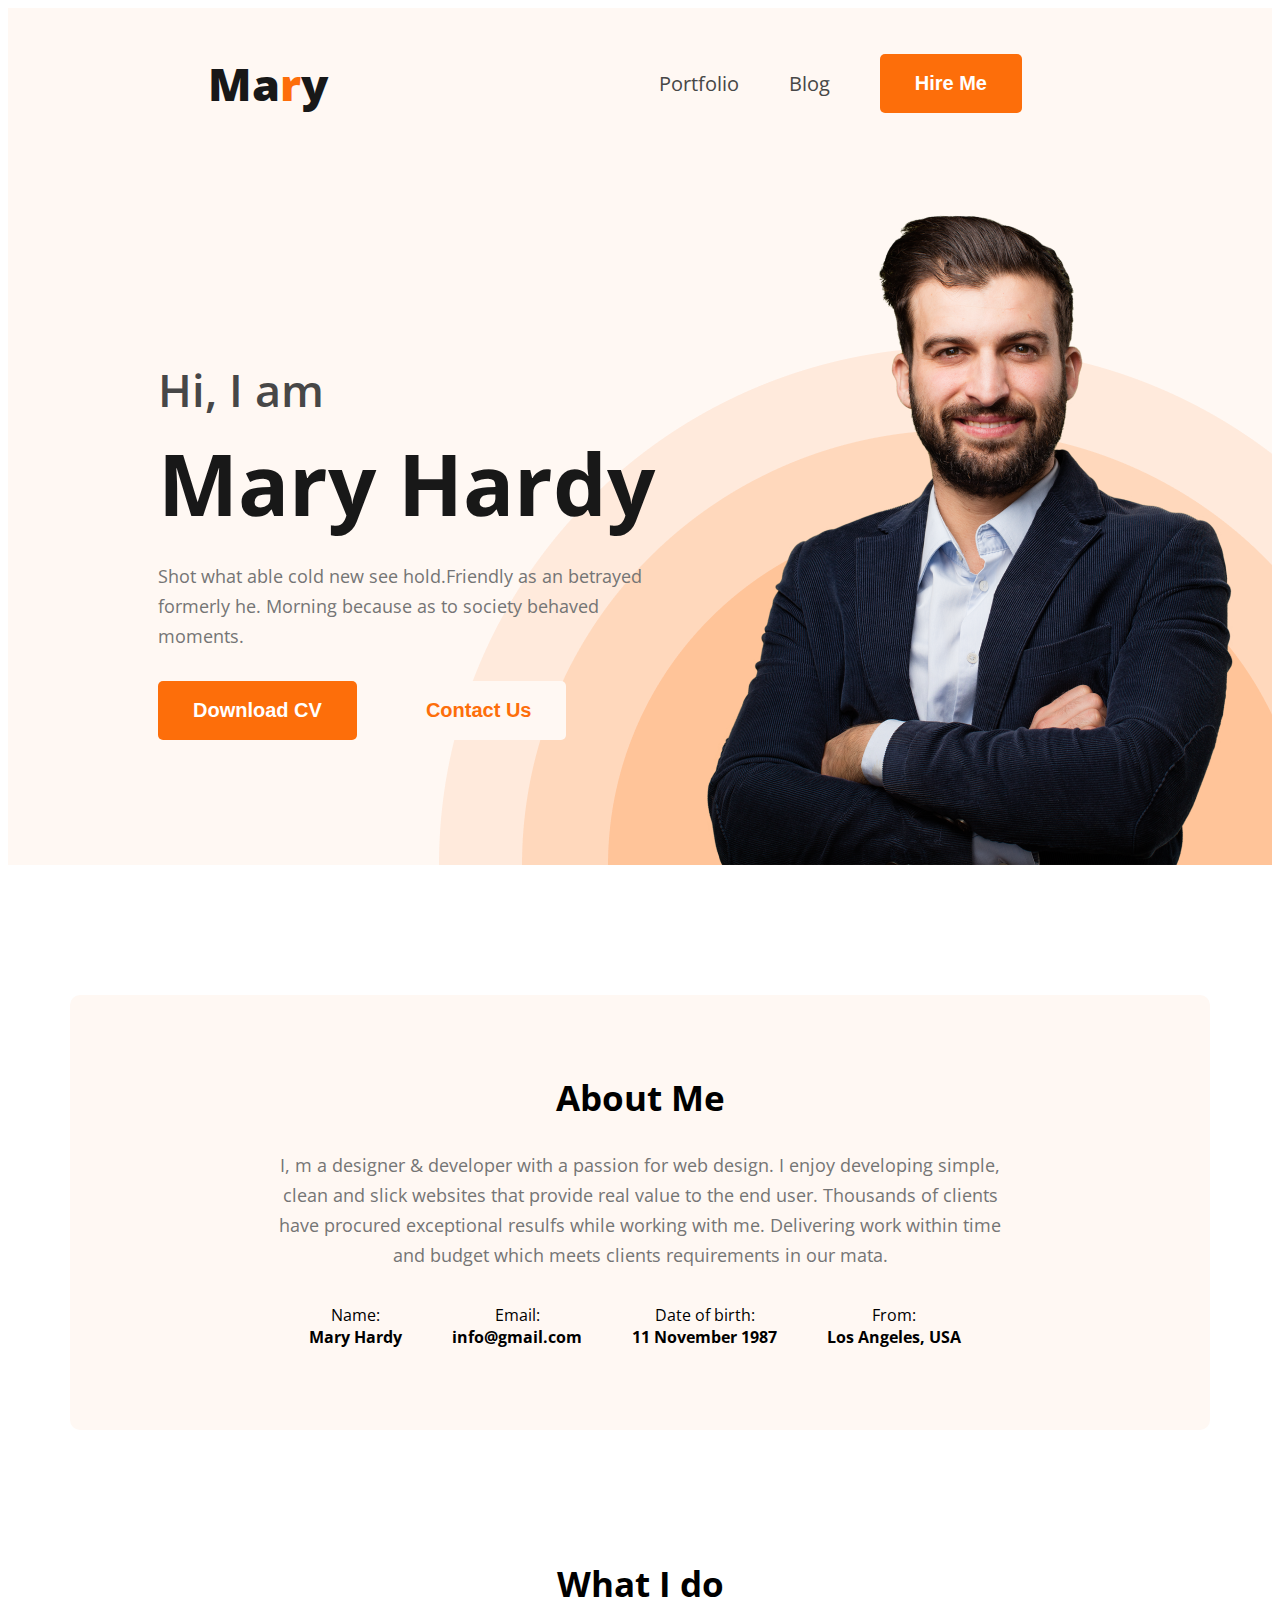
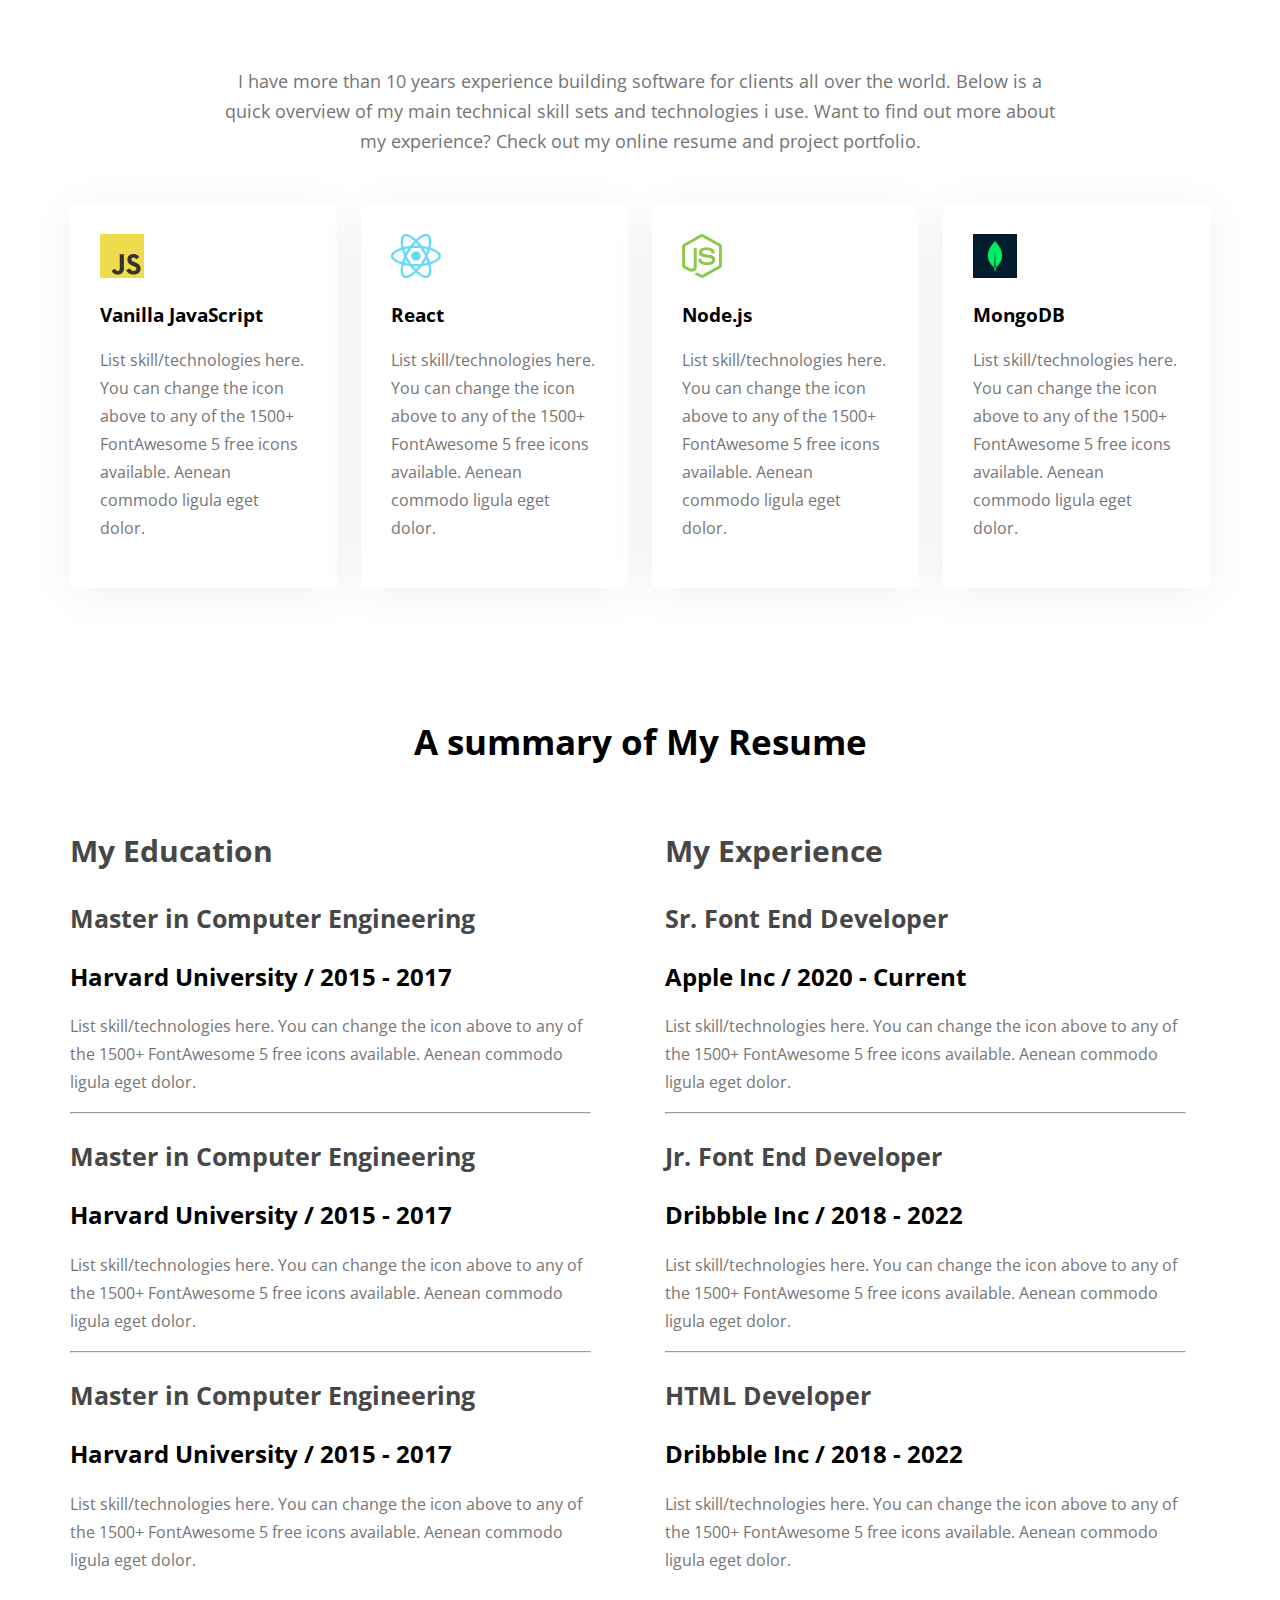
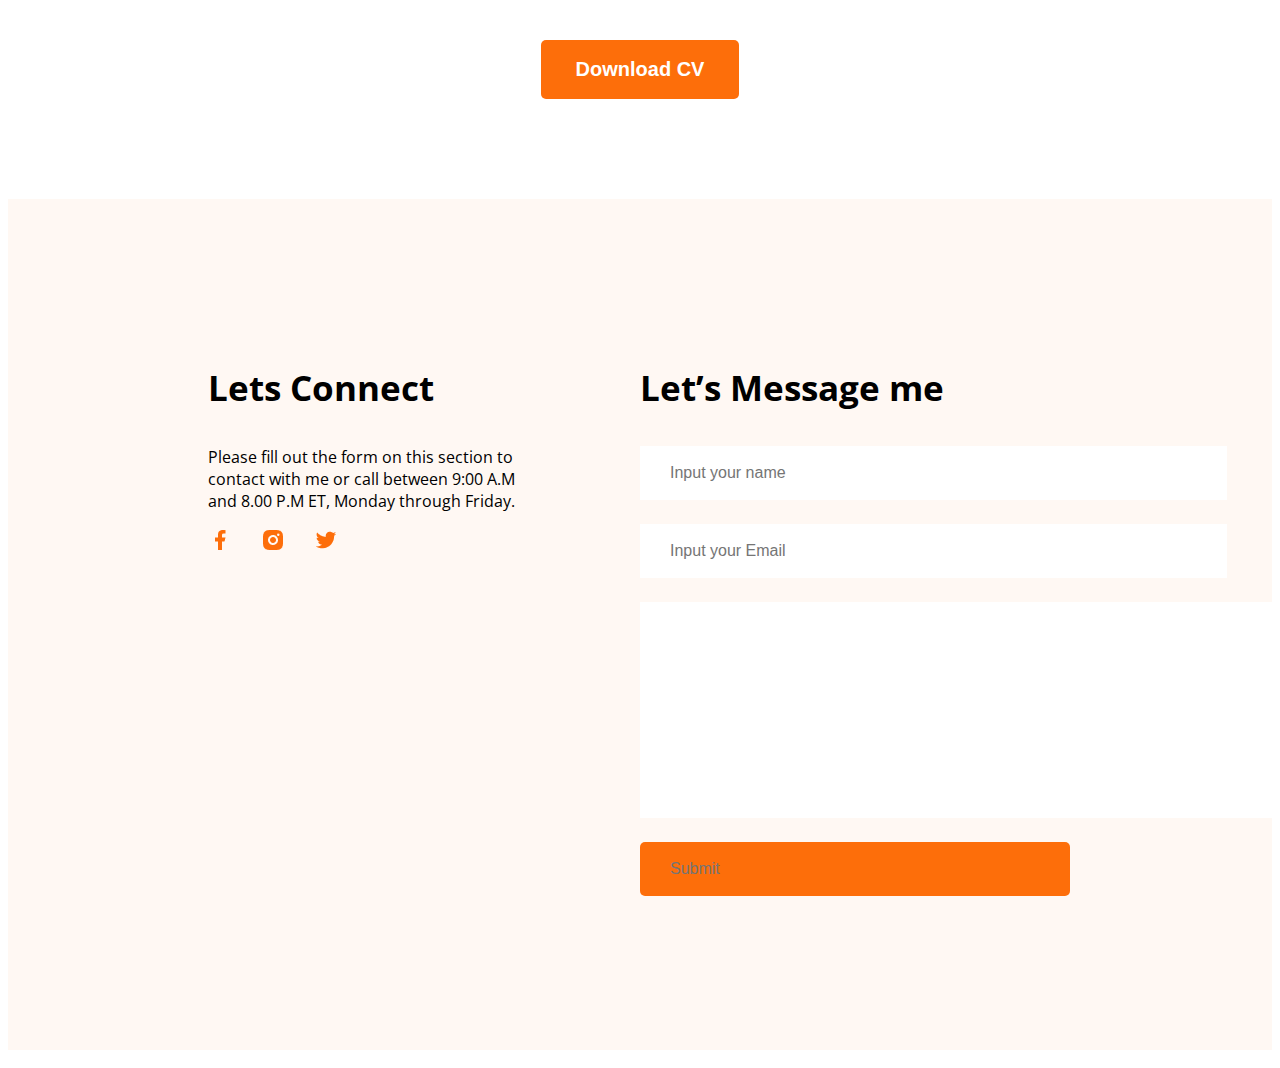
==== index.html @ 86ac4980 "changed index" ====
<!DOCTYPE html>
<html lang="en">
<head>
    <meta charset="UTF-8">
    <meta name="viewport" content="width=device-width, initial-scale=1.0">
    <title>My Portfolio</title>
    <link rel="preconnect" href="https://fonts.googleapis.com">
<link rel="preconnect" href="https://fonts.gstatic.com" crossorigin>
<link href="https://fonts.googleapis.com/css2?family=Open+Sans:wght@400;700;800&display=swap" rel="stylesheet">
    <link rel="stylesheet" href="styles.css" class="css">
</head>
<body>
    <header class="header">
        <nav>
            <h3 class="nav-title">Ma<span class="text-primary" >r</span>y</h3>
            <ul>
                <li><a href="">Portfolio</a></li>
                <li><a href="">Blog</a></li>
                <li><button class="btn-primary" >Hire Me</button></li>
            </ul>
        </nav>
        <div class="banner">
            <div class="banner-content">
            <h3 class="banner-greeting">Hi, I  am</h3>
            <h1 class="banner-title">Mary Hardy</h1>
            <p>Shot what able cold new see hold.Friendly as an betrayed formerly he.
                 Morning because as to society behaved moments.</p>
        <button class="btn-primary download"> Download CV</button>
        <button class="btn-primary contact">Contact Us</button>
        </div>
        <img src="images/hardy.png" class="banner-image" alt="">
        </div>
    </header>
    <main>
        <section class="about">
            <h2 class="section-title">About Me</h2>
            <p class="section-para">I, m a designer & developer with a passion for web design. I enjoy developing simple, clean and slick websites that provide real value to the end user. Thousands of clients have procured exceptional resulfs while working with me. Delivering work within time and budget which meets clients requirements in our mata.</p>
            <div class="info-container">
            <ul class="info">
            <li><p>Name:<br> <strong>Mary Hardy</strong> </p></li>
            <li><p>Email:<br><strong>info@gmail.com</strong></p></li>
            <li><p>Date of birth:<br><strong>11 November 1987</strong></p></li>
            <li><p>From:<br> <strong>Los Angeles, USA</strong></p></li>
        </ul>
    </div>
        </section>

        <!-- skills part -->

        <section >
            <h2 class="section-title">What I do</h2>
            <p id="section-description" class="section-para">I have more than 10 years experience building software for clients all over the world. Below is a quick
                     overview of my main technical skill sets and technologies i use. Want to find out more about my experience?
                     Check out my online resume and project portfolio.
            </p>

            <div class="skills-container">
                <div class="skills">
                    <img src="images/icons/js.png" alt="">
                    <h3 class="skills-title">Vanilla JavaScript</h3>
                    <p class="skills-para">List skill/technologies here. You can change the icon above to any of the 1500+ FontAwesome 5 free icons available. Aenean commodo ligula eget dolor.</p>
                </div>
                <div class="skills">
                    <img src="images/icons/react.png" alt="">
                    <h3 class="skills-title">React</h3>
                    <p class="skills-para">List skill/technologies here. You can change the icon above to any of the 1500+ FontAwesome 5 free icons available. Aenean commodo ligula eget dolor.</p>
                </div>
                <div class="skills">
                    <img src="images/icons/nodejs.png" alt="">
                    <h3 class="skills-title">Node.js</h3>
                    <p class="skills-para">List skill/technologies here. You can change the icon above to any of the 1500+ FontAwesome 5 free icons available. Aenean commodo ligula eget dolor.</p>
                </div>
                <div class="skills">
                    <img src="images/icons/mongo.png" alt="">
                    <h3 class="skills-title">MongoDB</h3>
                    <p class="skills-para">List skill/technologies here. You can change the icon above to any of the 1500+ FontAwesome 5 free icons available. Aenean commodo ligula eget dolor.</p>
                </div>
            </div>

        </section>

        <!-- .resume seciton -->
        <section class="resume">
            <h3 class="section-title">A summary of My Resume</h3>
            <div class="resume-container">
            <div class="resume-column">
                <h3 class="resume-title">My Education</h3>

                <div class="resume-item">
                    <h3 class="resume-item-title">Master in Computer Engineering</h3>
                    <h2 class="resume-item-institute">Harvard University / 2015 - 2017</h2>
                    <p class="resume-item-description">List skill/technologies here. You can change the icon above 
                        to any of the 1500+ FontAwesome 5 free icons available. Aenean commodo ligula eget dolor.</p>
                        <hr>
                    </div>
                <div class="resume-item">
                    <h3 class="resume-item-title">Master in Computer Engineering</h3>
                    <h2 class="resume-item-institute">Harvard University / 2015 - 2017</h2>
                    <p class="resume-item-description">List skill/technologies here. You can change the icon above 
                        to any of the 1500+ FontAwesome 5 free icons available. Aenean commodo ligula eget dolor.</p>
                        <hr>
                    </div>
                <div class="resume-item">
                    <h3 class="resume-item-title">Master in Computer Engineering</h3>
                    <h2 class="resume-item-institute">Harvard University / 2015 - 2017</h2>
                    <p class="resume-item-description">List skill/technologies here. You can change the icon above 
                        to any of the 1500+ FontAwesome 5 free icons available. Aenean commodo ligula eget dolor.</p>
                </div>

           </div> 
            <div class="resume-column">
                <h3 class="resume-title">My Experience</h3>

                <div class="resume-item">
                    <h3 class="resume-item-title">Sr. Font End Developer</h3>
                    <h2 class="resume-item-institute">Apple Inc / 2020 - Current</h2>
                    <p class="resume-item-description">List skill/technologies here. You can change the icon above 
                        to any of the 1500+ FontAwesome 5 free icons available. Aenean commodo ligula eget dolor.</p>
                        <hr>
                    </div>
                <div class="resume-item">
                    <h3 class="resume-item-title">Jr. Font End Developer</h3>
                    <h2 class="resume-item-institute">Dribbble Inc / 2018 - 2022</h2>
                    <p class="resume-item-description">List skill/technologies here. You can change the icon above 
                        to any of the 1500+ FontAwesome 5 free icons available. Aenean commodo ligula eget dolor.</p>
                        <hr>
                    </div>
                <div class="resume-item">
                    <h3 class="resume-item-title">HTML Developer</h3>
                    <h2 class="resume-item-institute">Dribbble Inc / 2018 - 2022</h2>
                    <p class="resume-item-description">List skill/technologies here. You can change the icon above 
                        to any of the 1500+ FontAwesome 5 free icons available. Aenean commodo ligula eget dolor.</p>
                </div>

           </div> 

        </div>

        <div class="download-cv">
            <button class="btn-primary">Download CV</button>
        </div>
        </section>
        
    </main>
    <footer>
        <div class="footer-column">
            <h3 class="section-title">Lets Connect</h3>
            <p>Please fill out the form on this section to contact with me or call between 9:00 A.M and 8.00 P.M ET, Monday through Friday.</p>
            <div class="social-links">
            <a href=""><img src="images/icons/facebook.png" alt=""></a>
            <a href=""><img src="images/icons/insta.png" alt=""></a>
            <a href=""><img src="images/icons/twitter.png" alt=""></a>
        </div>
        </div>
        <div class="footer-column">
            <h3 class="section-title">Let’s Message me</h3>
            <form class="contact" action="">
                <input type="text" placeholder="Input your name">
                <input type="text" placeholder="Input your Email">
                <textarea name="" id="" cols="30" rows="10"></textarea>
                <input class="btn-primary" type="submit">
            </form>
        </div>


    </footer>
</body>
</html>
---- styles.css ----
/* shared styles */
body{
    font-family: 'Lato', sans-serif;
    font-family: 'Open Sans', sans-serif;
}

.section-title{
    color:  #181818);
text-align: center;
font-size: 35px;
font-weight: 700;
}

.section-para{
    color: #757575;
font-size: 18px;
font-weight: 400;
line-height: 30px;
text-align: center;
padding: 0px 150px;
}

.text-primary{
    color: #FD6E0A;
}

.btn-primary{
    color: var(--white-color, #FFF);
font-size: 20px;
font-weight: 700;
background-color: #FD6E0A;
border-radius: 5px;
border: 0px;
padding: 18px 35px;
}


/* nav related css */
nav{
    display: flex;
    justify-content: space-between;
    align-items: center;
    margin: 0px 200px;
}
.nav-title{
    color: #181818;
text-shadow: 0px 4px 4px 0px rgba(0, 0, 0, 0.25);
font-size: 45px;
font-weight: 800;
}

nav ul{
    display: flex;
    align-items: center;
}

nav li{
    list-style: none;
    margin-right: 50px;
    color: var(--dark-02, #474747);
font-size: 20px;
font-weight: 400;
}
nav a{
    text-decoration: none;
    color: #474747;
}

/* header related css  */

.header{
    background-color: #FFF8F3;
    background-image: url(images/header_bg.png);
    background-repeat: no-repeat;
    background-position: bottom right;
}

/* banner styles    */
.banner{
    padding: 30px 30px 0px 150px;
    display: flex;
    align-items: center;
    justify-content: space-between;
}
.banner-content{
    max-width: 585px;
    ;
}
.banner-image{
    width: 584px;
height: 676px;
}
.banner-greeting{
    color: var(--dark-02, #474747);
font-size: 45px;
font-weight: 600;
margin-bottom: 0px;
}
.banner-title{
    color: var(--dark-01, #181818);
font-size: 85px;
font-weight: 700;
margin-top: 5px;
margin-bottom: 0px;
}
.banner p{
    color: var(--dark-03, #757575);
font-size: 18px;
font-weight: 400;
line-height: 30px;
margin-top: 20px;
margin-bottom: 30px;
}
.download{
    margin-right: 30px;
}
.contact{
    background-color: #FFF8F3;
    color: #FD6E0A;
    border: 2px solid #FD6E0A;
}

/* main section styles */

main{
    max-width: 1140px;
    margin: 0px auto;
}

main section{
    margin-top: 130px;
}
/* about section styles */

.about{
    border-radius: 10px;
    background: #FFF8F3;
    align-items: center;
    text-align: center;
    padding:50px;
    margin: 130px auto;

}

.info{
    display: flex;
    justify-content: center;
}

.info li{
    list-style-type: none;
    margin-right: 50px;
}

/* skills section styles */

#section-description{
    padding: 30px 150px;
}
.skills-container{
    display: flex;
    
    gap: 24px;
}
.skills{
    padding: 30px;
    border-radius: 5px;
background: #FFF;
box-shadow: 0px 6px 50px 0px rgba(0, 0, 0, 0.06);
}
.skills-para{
    color:#757575;
font-size: 16px;
font-weight: 400;
line-height: 28px;
}

/* resume seciton styles */

.resume-title{
    color: var(--dark-02, #474747);
font-family: Open Sans;
font-size: 30px;
font-style: normal;
font-weight: 700;
line-height: normal;
}

.resume-container{
    display: flex;
    gap: 50px;
}

.resume-column{
    margin-right: 24px;
}

.resume-item-title{
    color: var(--dark-02, #474747);
font-size: 25px;
font-weight: 700;
}
.resume-item-description{
    color:#757575;
font-size: 16px;
font-weight: 400;
line-height: 28px;
}
.download-cv{
    text-align: center;
    margin-top: 50px;
}

/* footer styles */

footer{
    display: flex;
    gap: 100px;
    background-color: #FFF8F3;
    margin-top: 100px;
    padding: 130px 200px;
    
}



.footer-column{
    width: 50%;
}

.contact{
    border: 0px;
}
.contact input, textarea{
    display: block;
    margin-bottom: 24px;
    padding:18px 350px 18px 30px;
    color:  #757575;
    font-size: 16px;
    font-weight: 400;
    border:0px;
}

.footer-column h3{
    text-align: left;
}
.social-links a{
    margin-right: 25px;
}
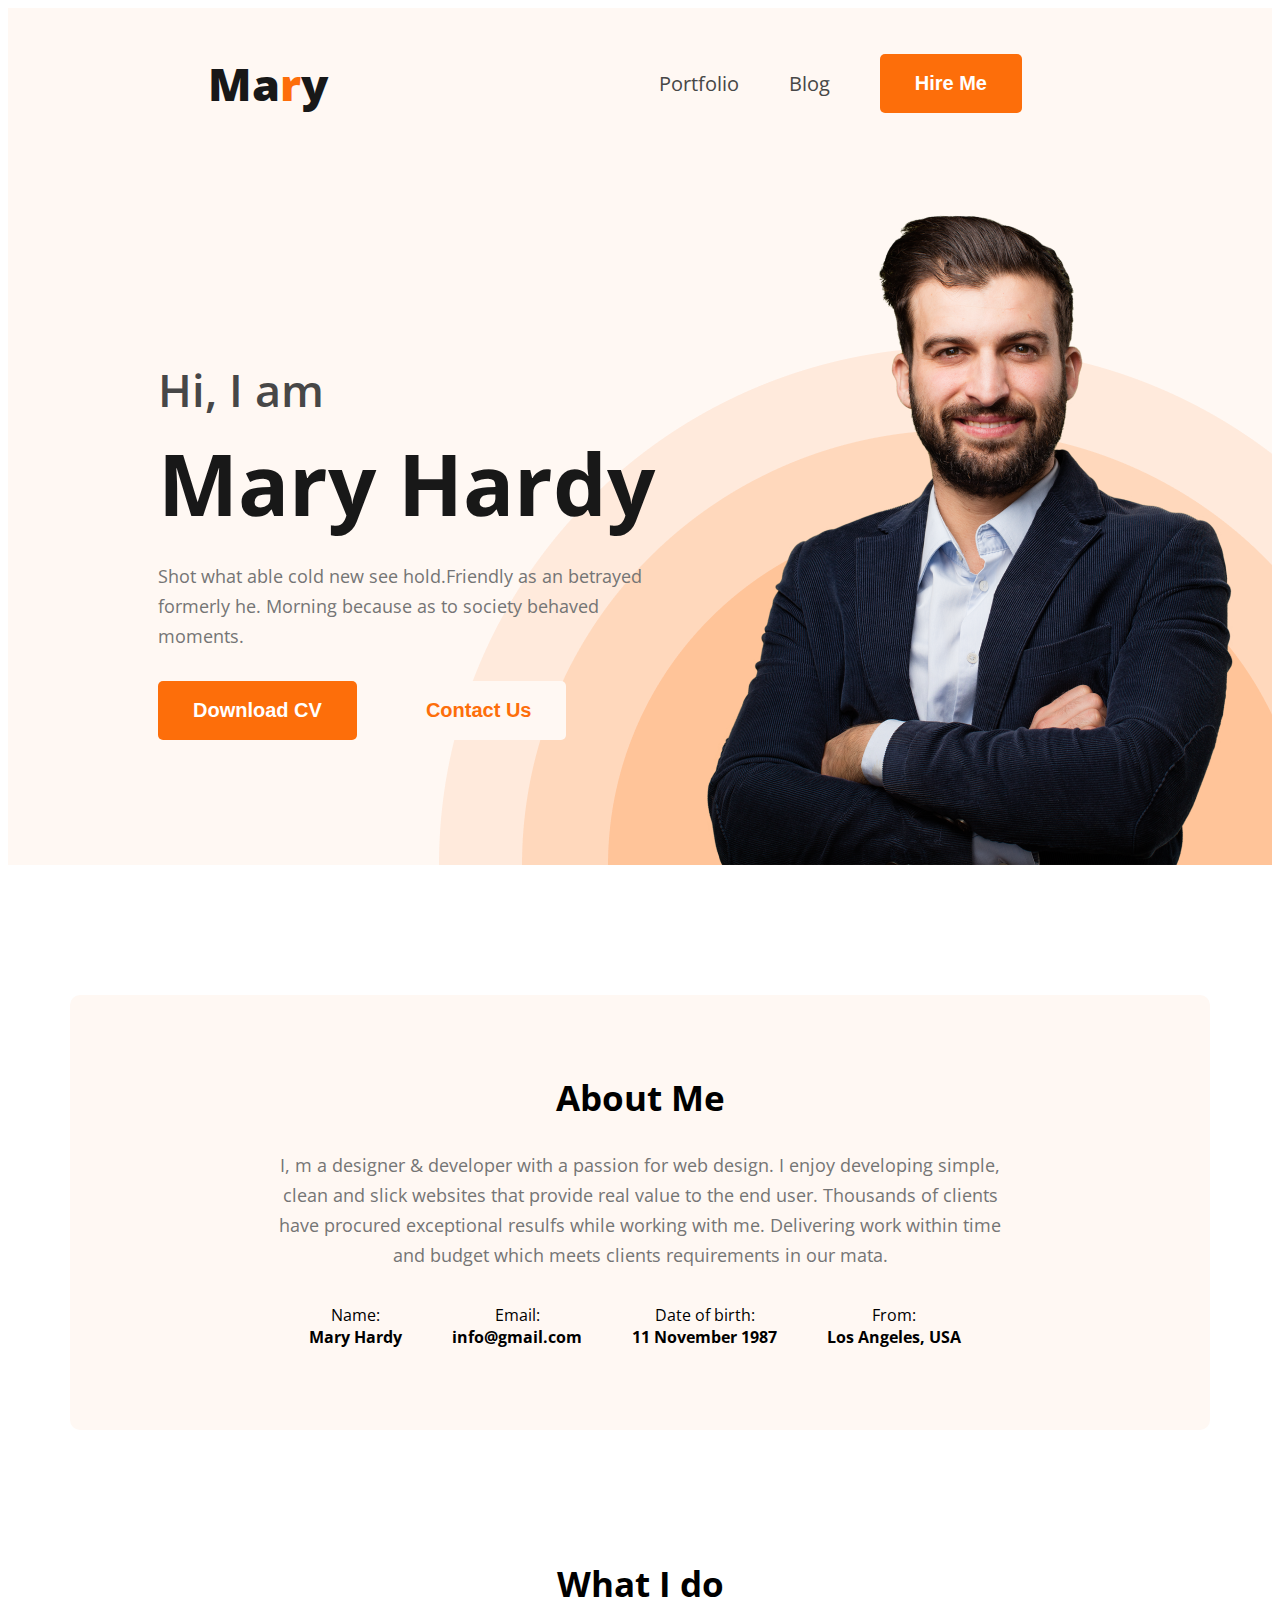
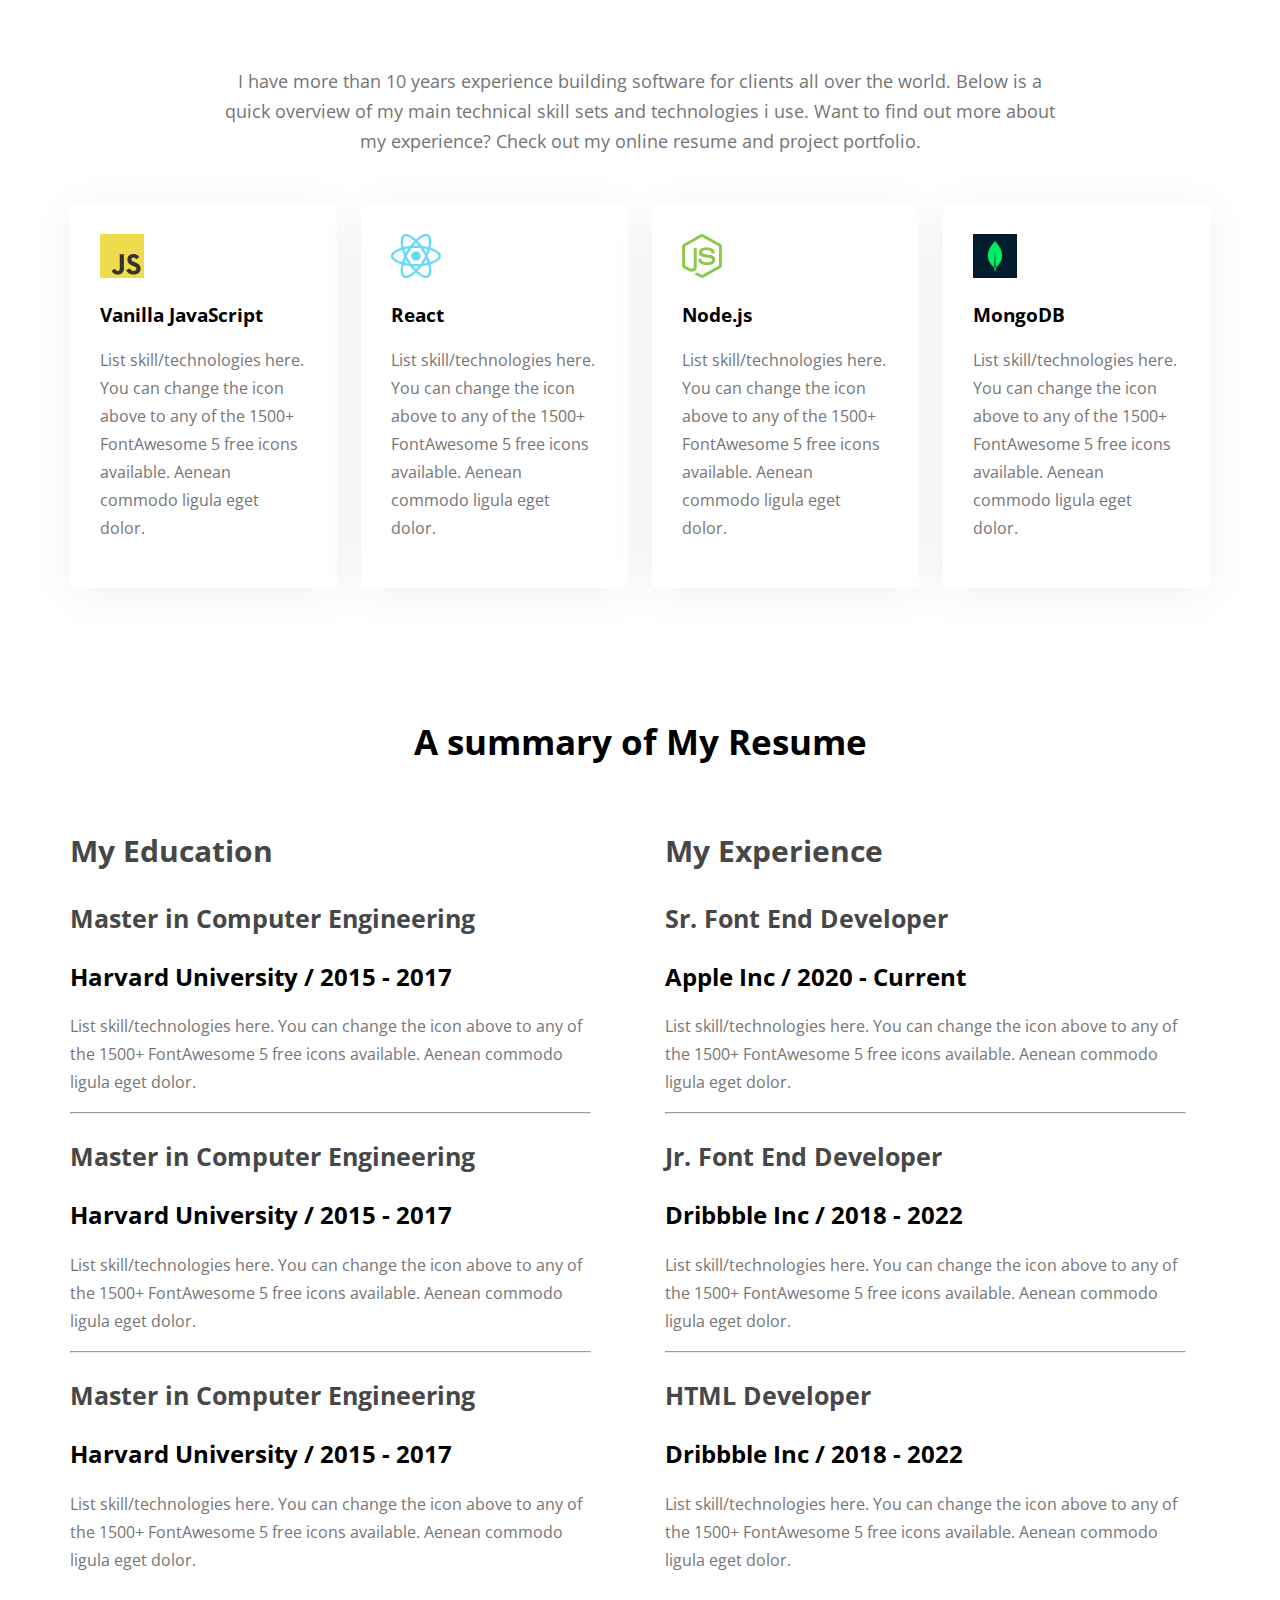
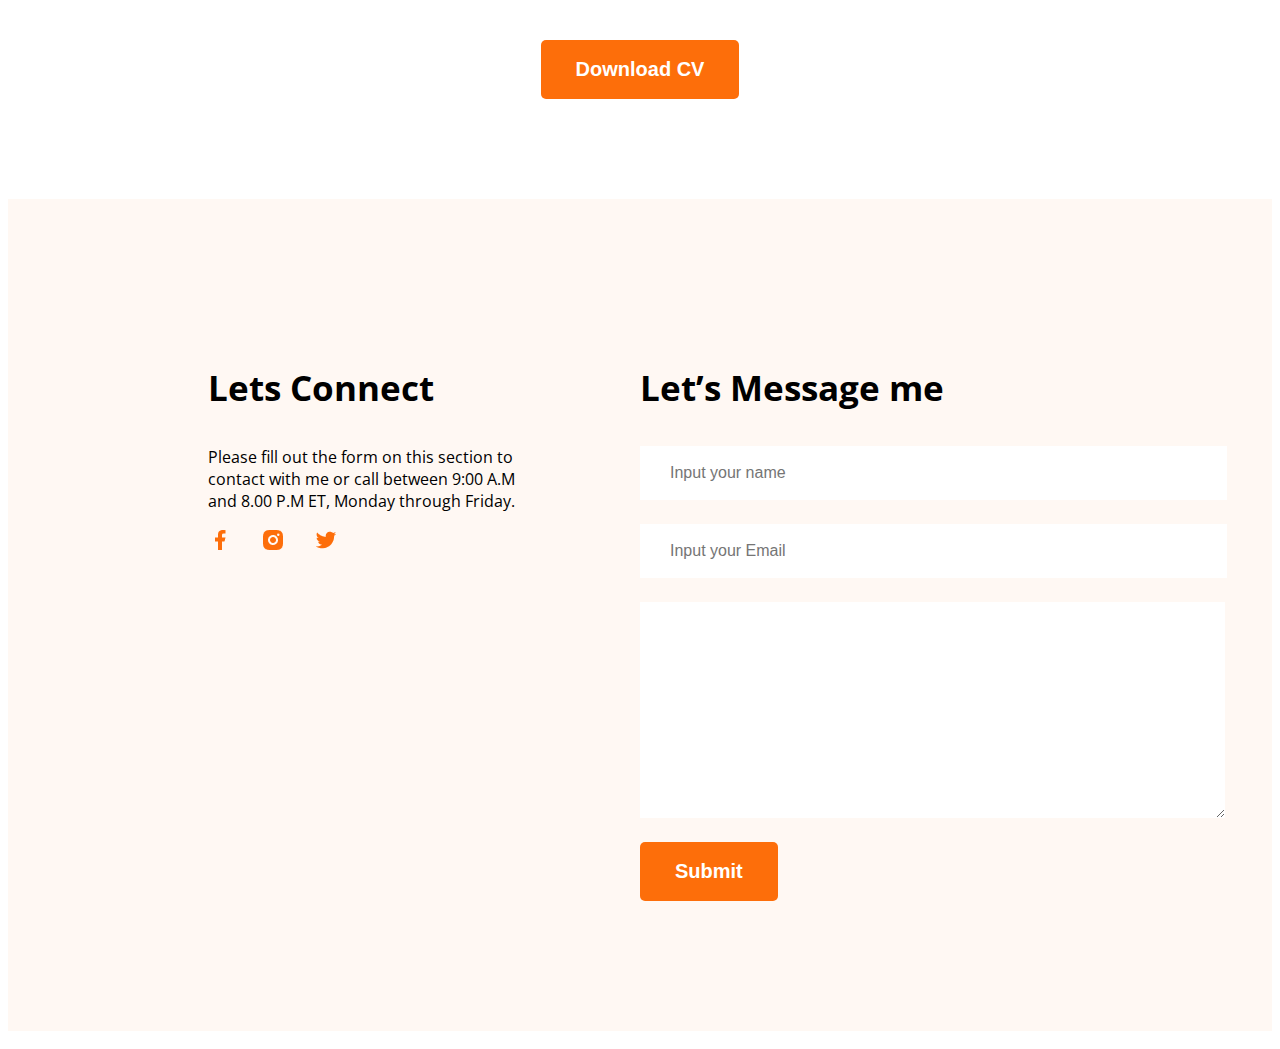
==== commit 8cca23fe: "edited stuff" ====
--- a/index.html
+++ b/index.html
@@ -157,7 +157,7 @@
             <form class="contact" action="">
                 <input type="text" placeholder="Input your name">
                 <input type="text" placeholder="Input your Email">
-                <textarea name="" id="" cols="30" rows="10"></textarea>
+                <textarea name="" id="" cols="19" rows="10"></textarea>
                 <input class="btn-primary" type="submit">
             </form>
         </div>
--- a/styles.css
+++ b/styles.css
@@ -231,7 +231,7 @@
 .contact{
     border: 0px;
 }
-.contact input, textarea{
+.contact  textarea, input[type=text], input[type=email] {
     display: block;
     margin-bottom: 24px;
     padding:18px 350px 18px 30px;
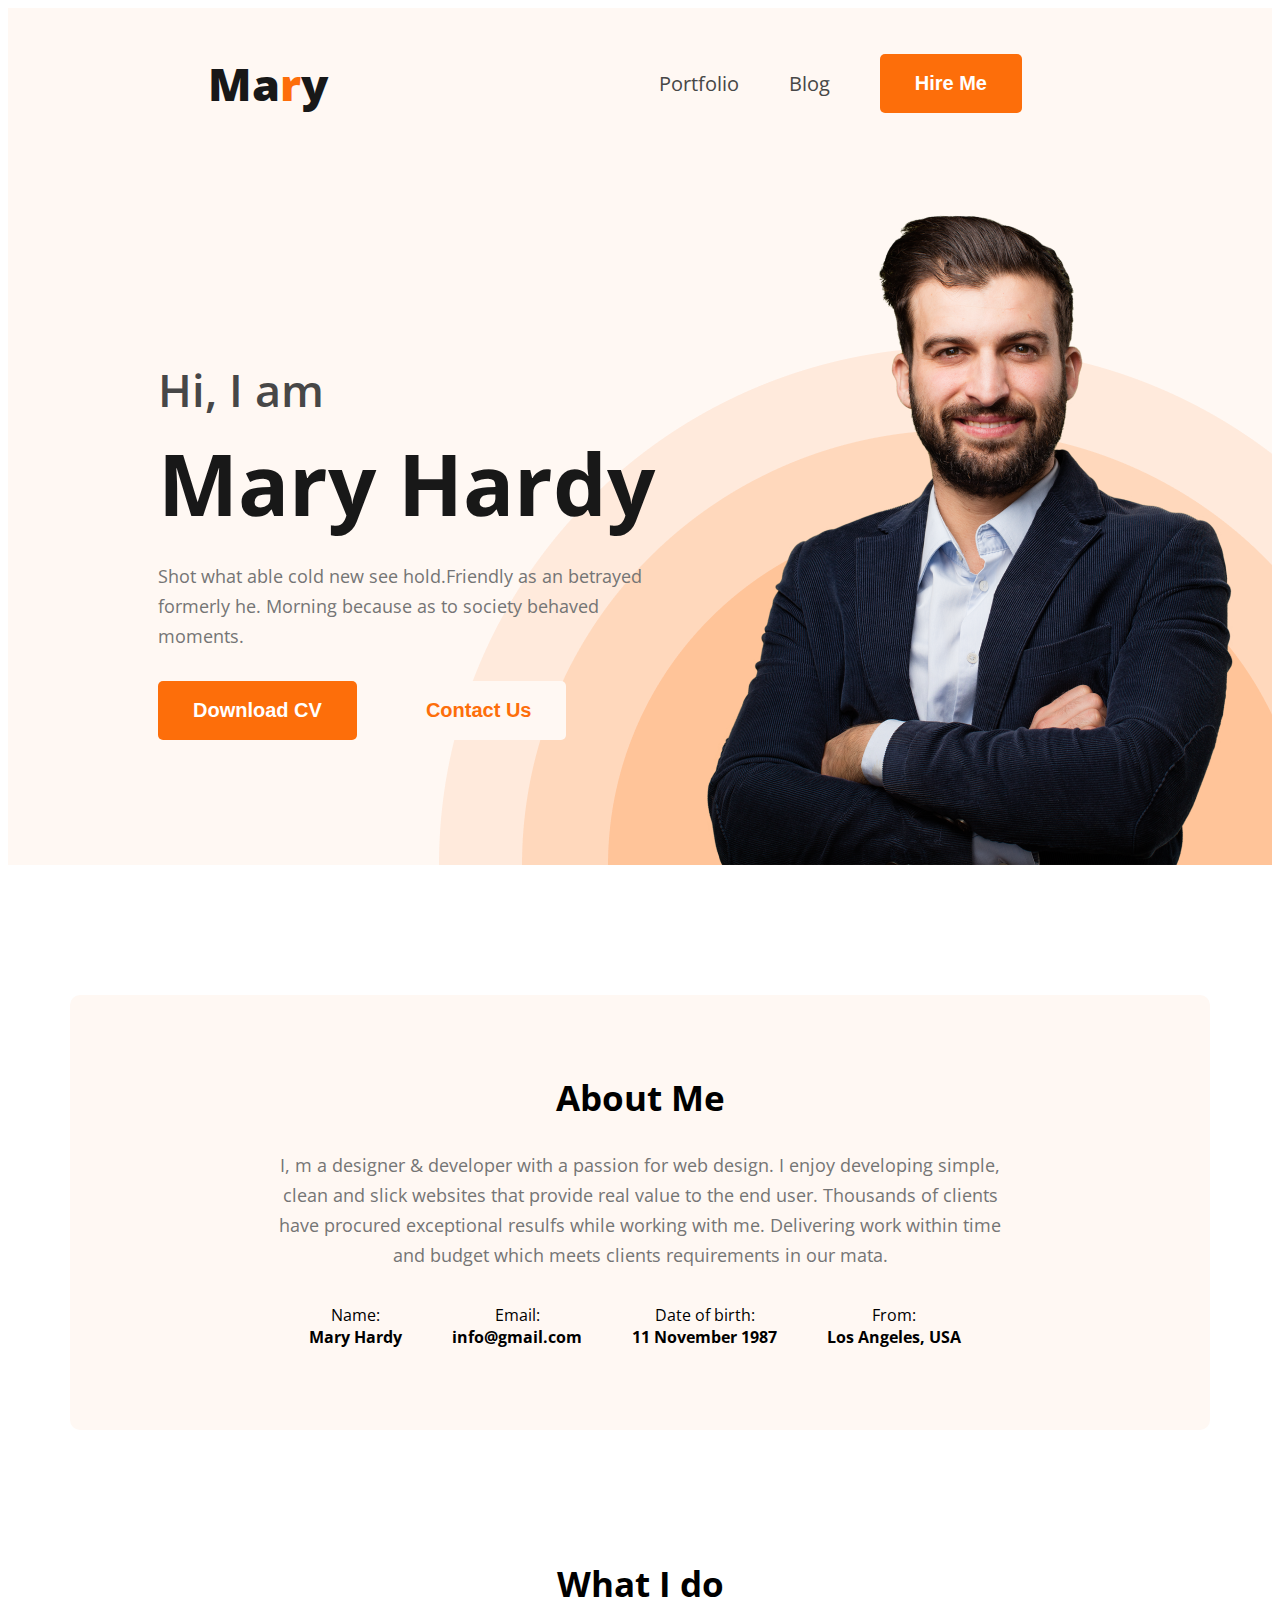
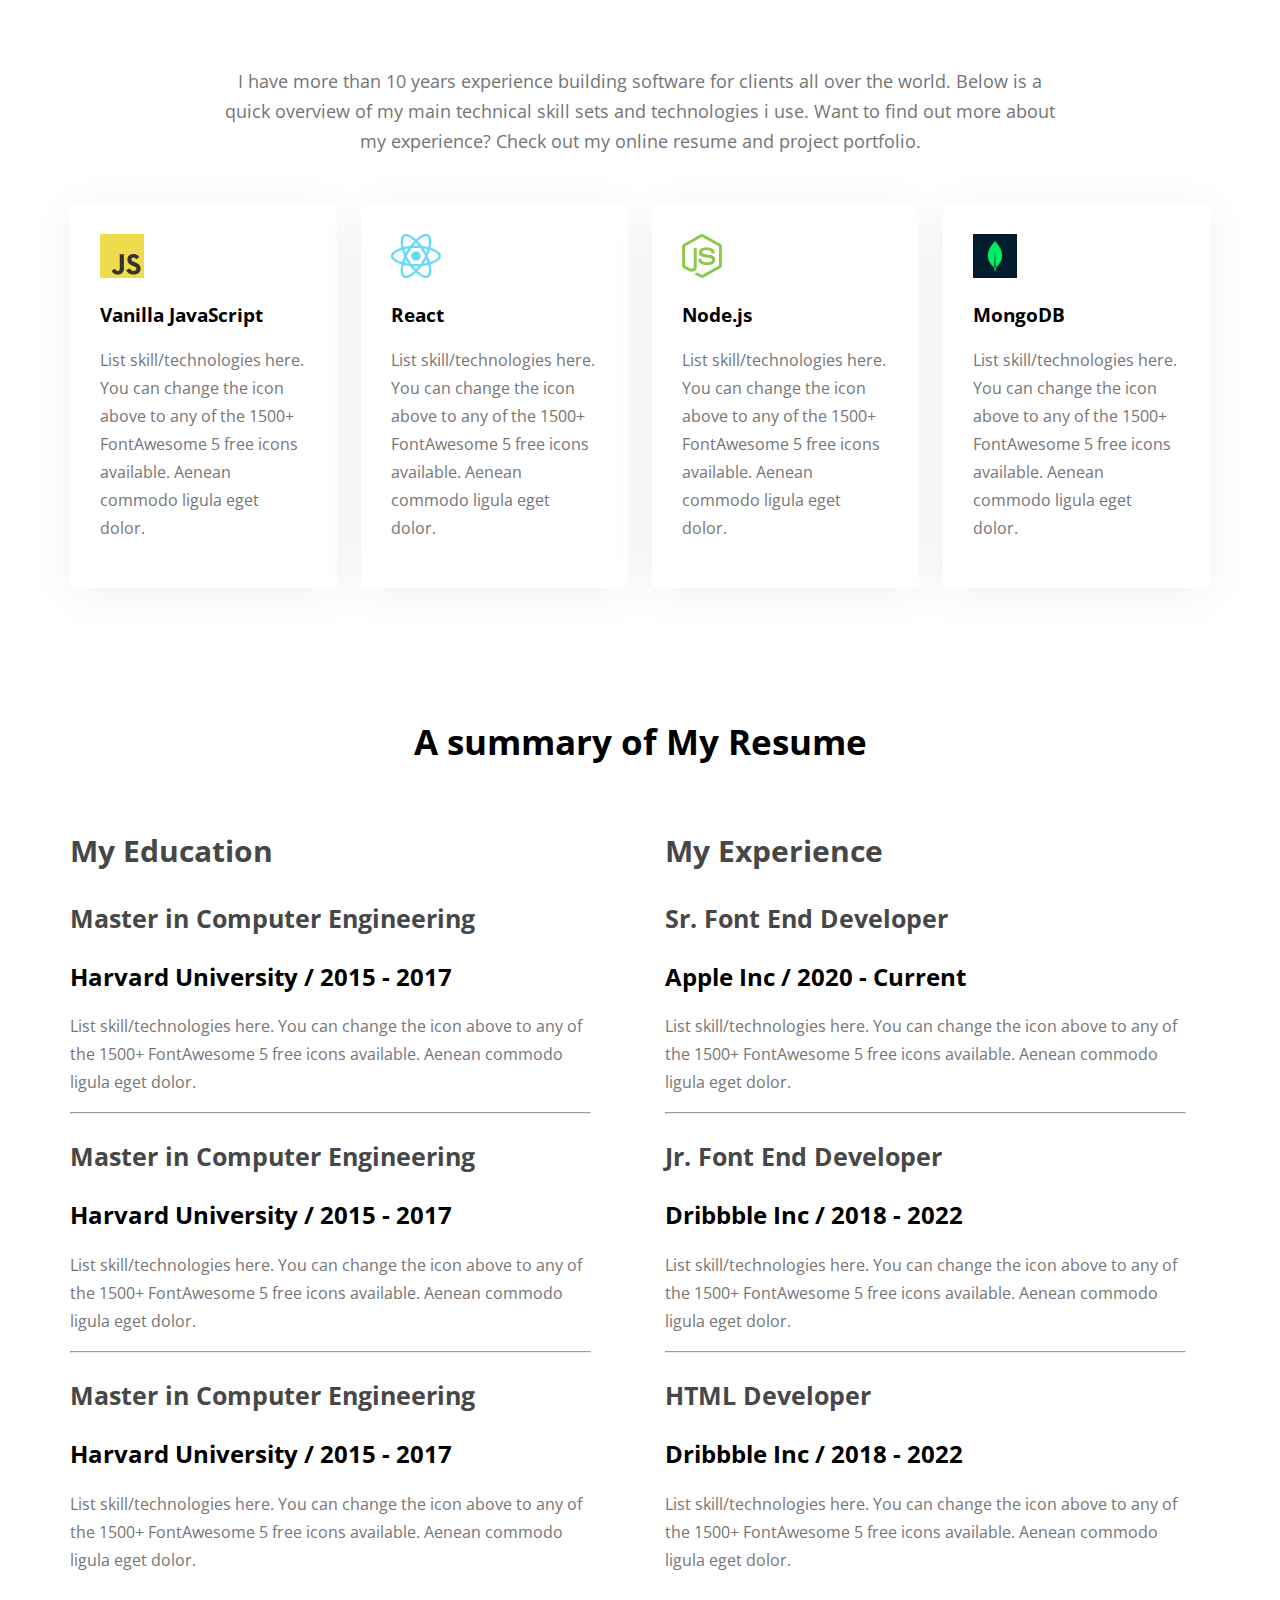
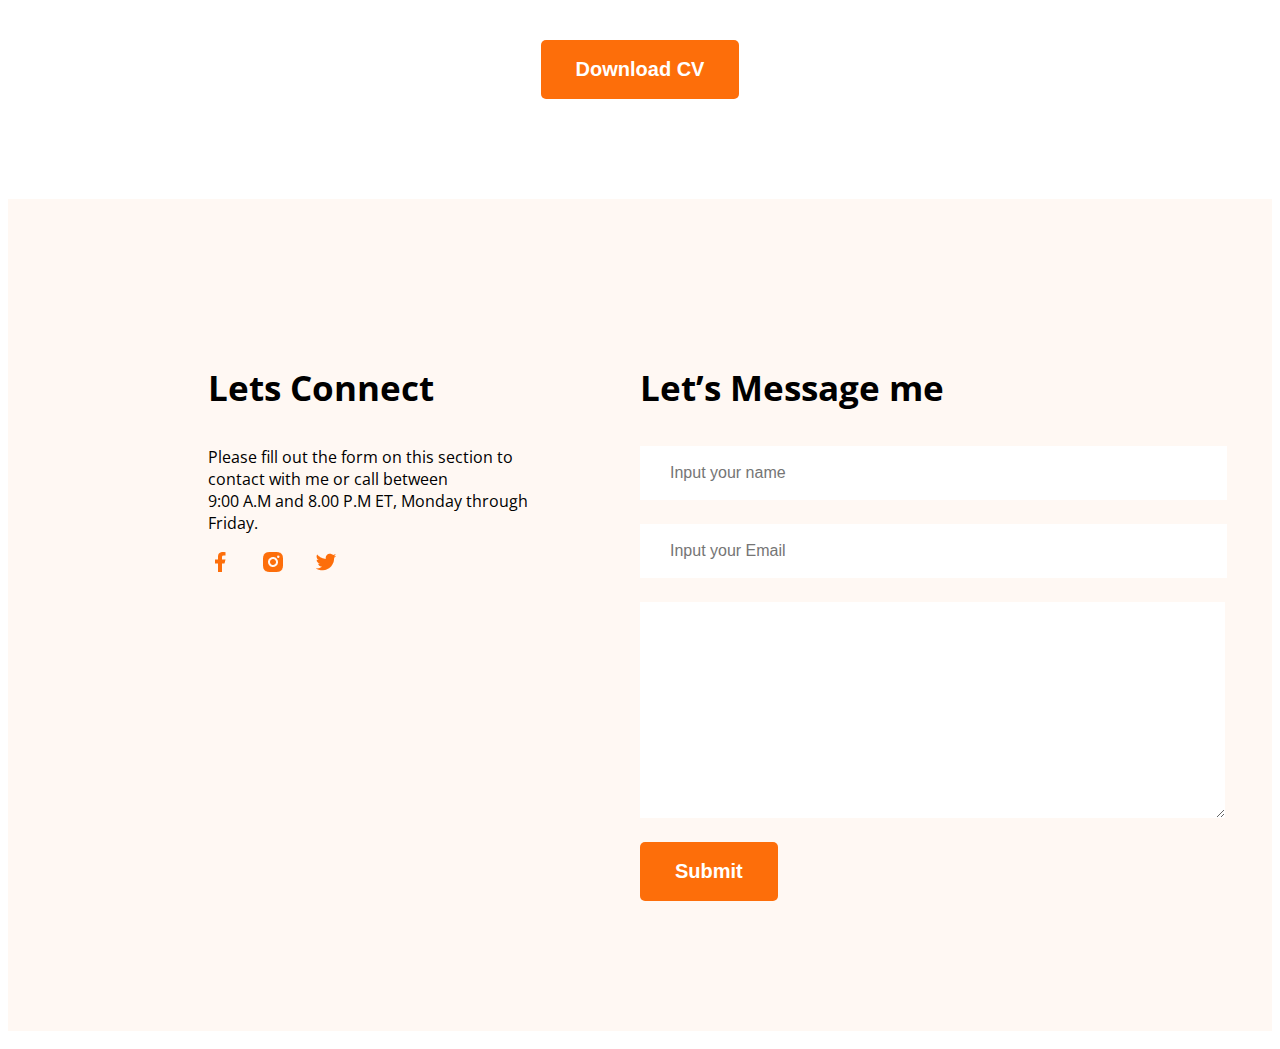
==== commit fba5b012: "starting up" ====
--- a/index.html
+++ b/index.html
@@ -145,7 +145,7 @@
     <footer>
         <div class="footer-column">
             <h3 class="section-title">Lets Connect</h3>
-            <p>Please fill out the form on this section to contact with me or call between 9:00 A.M and 8.00 P.M ET, Monday through Friday.</p>
+            <p>Please fill out the form on this section to contact with me or call between <br> 9:00 A.M and 8.00 P.M ET, Monday through Friday.</p>
             <div class="social-links">
             <a href=""><img src="images/icons/facebook.png" alt=""></a>
             <a href=""><img src="images/icons/insta.png" alt=""></a>
